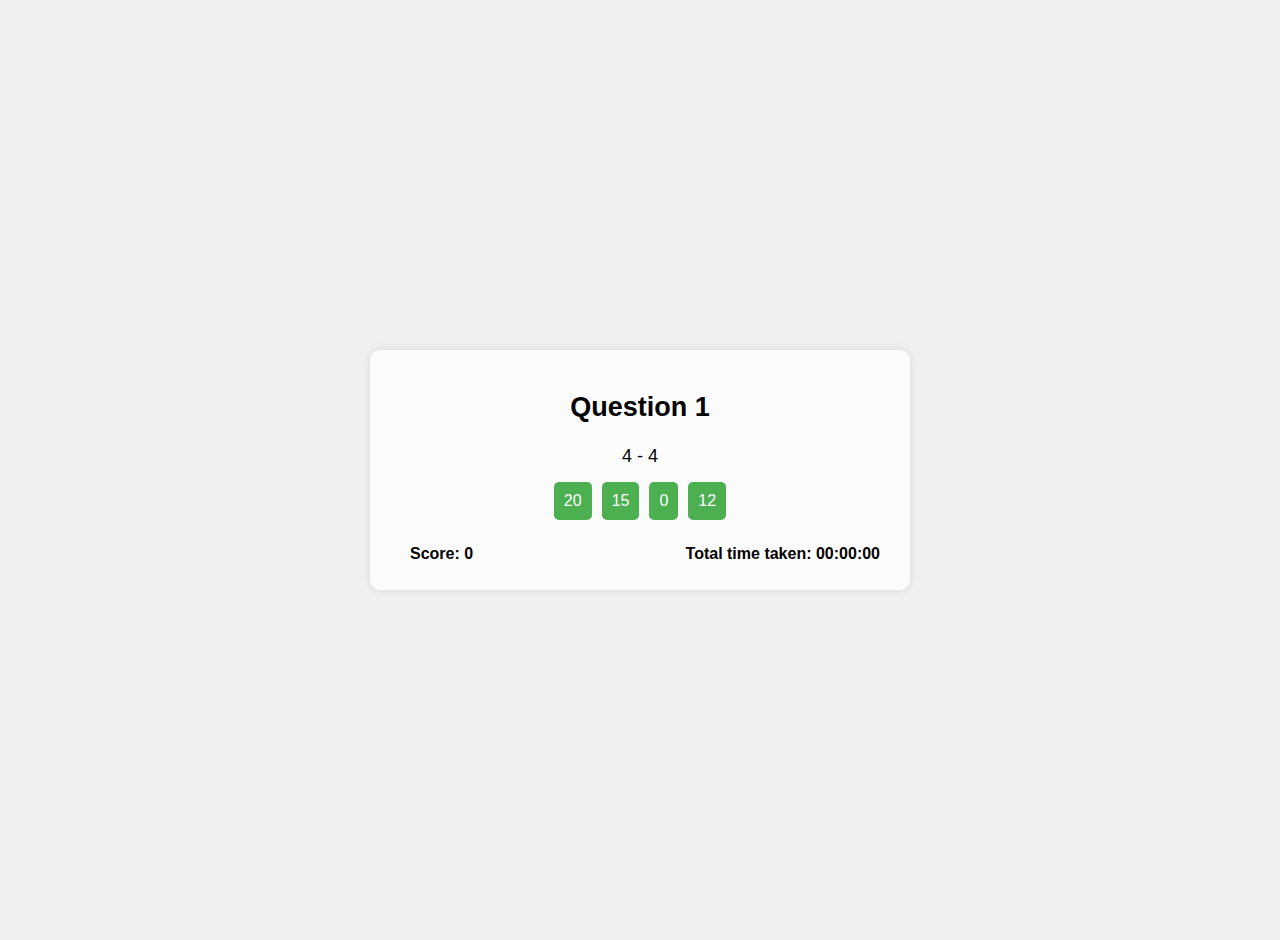
==== Game1.html @ 40e7415e "renamed file" ====
<!DOCTYPE html>
<html lang="en">

<head>
    <meta charset="UTF-8">
    <meta name="viewport" content="width=device-width, initial-scale=1.0">
    <title>Math Teaser Games</title>
    <style>
        body {
            font-family: 'Arial', sans-serif;
            background-color: #f0f0f0;
            text-align: center;
            padding: 20px;
			
			display: flex;
			align-items: center;
			justify-content: center;
			height: 100vh;
			margin: 0;
        }

        .game-container {
			align-items: center;
			width: 500px;
			height: 200px;
			margin: 20px auto;
			background-color: rgba(255, 255, 255, 0.8); /* White color with 80% opacity */
			padding: 20px;
			box-shadow: 0 0 10px rgba(0, 0, 0, 0.1);
			border-radius: 10px;
			position: relative;
			
        }
		
		.game {
			
            position: relative; /* Add position relative for absolute positioning */
        }

	
        .question {
            font-size: 18px;
            margin-bottom: 10px;
        }

        .options {
            display: flex;
            flex-wrap: wrap;
            justify-content: center;
        }

        .option {
            background-color: #4CAF50;
            color: #fff;
            padding: 10px;
            margin: 5px;
            cursor: pointer;
            border-radius: 5px;
            transition: background-color 0.3s ease;
        }

        .option:hover {
            background-color: #45a049;
        }

        .score,
        #time-container {
            font-weight: bold;
            margin-top: 20px;
            position: absolute;
        }
		#score{
			left:20px;
		}

        #time-container {
            right: 10px;
        }
		
    </style>
</head>

<body>

    <div class="game-container">
        <div class="game">
            
			<div id="question-container" class="question"></div>
            <div class="options" id="options-container"></div>
            <div class="score" id="score">Score: 0</div>
			<div id="time-container"></div>
			
        </div>
    </div>

    <script>
        let points = 0;
        let currentQuestionIndex = 0;
        let questions = generateRandomQuestions(100);
		let startTime;
		let totalElapsedTime = 0; // Variable to store the total time spent across questions
		let timeContainer;
		
		
        function generateRandomQuestions(count) {
            const generatedQuestions = [];
            for (let i = 0; i < count; i++) {
                const num1 = Math.floor(Math.random() * 10) + 1; // Random number between 1 and 10
                const num2 = Math.floor(Math.random() * 10) + 1;
                const operator = Math.random() < 0.5 ? '+' : '-';
                const question = `${num1} ${operator} ${num2}`;
                const correctAnswer = eval(question);
                const options = generateAnswerOptions(correctAnswer);
                generatedQuestions.push({ question, options, correctAnswer: correctAnswer.toString() });
            }
            return generatedQuestions;
        }

        function generateAnswerOptions(correctAnswer) {
            const options = [correctAnswer];
            while (options.length < 4) {
                const randomOption = Math.floor(Math.random() * 20) + 1;
                if (!options.includes(randomOption)) {
                    options.push(randomOption);
                }
            }
            return options.sort(() => Math.random() - 0.5);
        }

        function startGame() {			
			timeContainer = document.getElementById('time-container');
            displayQuestion();
            updateScore();
			
			startTime = new Date();
			updateTime();
        }

        function displayQuestion() {
    const questionObj = questions[currentQuestionIndex];
    const questionContainer = document.getElementById('question-container');
    const optionsContainer = document.getElementById('options-container');

    // Display question number and text
    questionContainer.innerHTML = `<h2>Question ${currentQuestionIndex + 1}</h2>${questionObj.question}`;

    // Clear previous options
    optionsContainer.innerHTML = '';

    // Display answer options
    questionObj.options.forEach(option => {
        const optionElement = document.createElement('div');
        optionElement.classList.add('option');
        optionElement.textContent = option;
        optionElement.onclick = () => checkAnswer(option, questionObj.correctAnswer);
        optionsContainer.appendChild(optionElement);
    });
}

        function checkAnswer(userAnswer, correctAnswer) {
    const isCorrect = userAnswer.toString() === correctAnswer.toString();

    if (isCorrect) {
        const endTime = new Date(); // Record the end time
        const elapsedTime = (endTime - startTime) / 1000; // Calculate time in seconds
        totalElapsedTime += elapsedTime; // Add the time spent on the current question
        points += 10;
        // Provide feedback for correct answer and total time taken
        alert(`Correct! Total time taken: ${formatTime(totalElapsedTime)}`);

        // Move to the next question or end the game
        currentQuestionIndex++;
        if (currentQuestionIndex < questions.length) {
            displayQuestion();
            startTime = new Date();
            updateTime();
        } else {
            endGame();
        }
    } else {
        // Provide feedback for wrong answer
        alert("Wrong! Try again.");
    }

    // Update points
    updateScore();
}

		
		
        function updateScore() {
            const scoreElement = document.getElementById('score');
            scoreElement.textContent = `Score: ${points}`;
        }
		
		function updateTime() {
    const currentTime = new Date();
    const timeTakenSoFar = (currentTime - startTime) / 1000 + totalElapsedTime; // Include total elapsed time
    timeContainer.textContent = `Total time taken: ${formatTime(timeTakenSoFar)}`;
    // Update the time every second
    setTimeout(updateTime, 1000);
}


        function pauseGame() {
			const endTime = new Date(); // Record the end time when the game is paused
            const timeTaken = (endTime - startTime) / 1000; // Calculate time in seconds
            alert("Game paused. Click 'OK' to resume.");
        }

        function endGame() {
            // Optionally, you can display a message or redirect the user to another page.
            alert(`Game Over! Your total points: ${points}`);
        }
		
		function formatTime(seconds) {
            const hours = Math.floor(seconds / 3600);
            const minutes = Math.floor((seconds % 3600) / 60);
            const remainingSeconds = Math.floor(seconds % 60);
            return `${pad(hours)}:${pad(minutes)}:${pad(remainingSeconds)}`;
        }

        function pad(number) {
            return number < 10 ? '0' + number : number;
        }

        // Start the game
        startGame();
    </script>

</body>

</html>
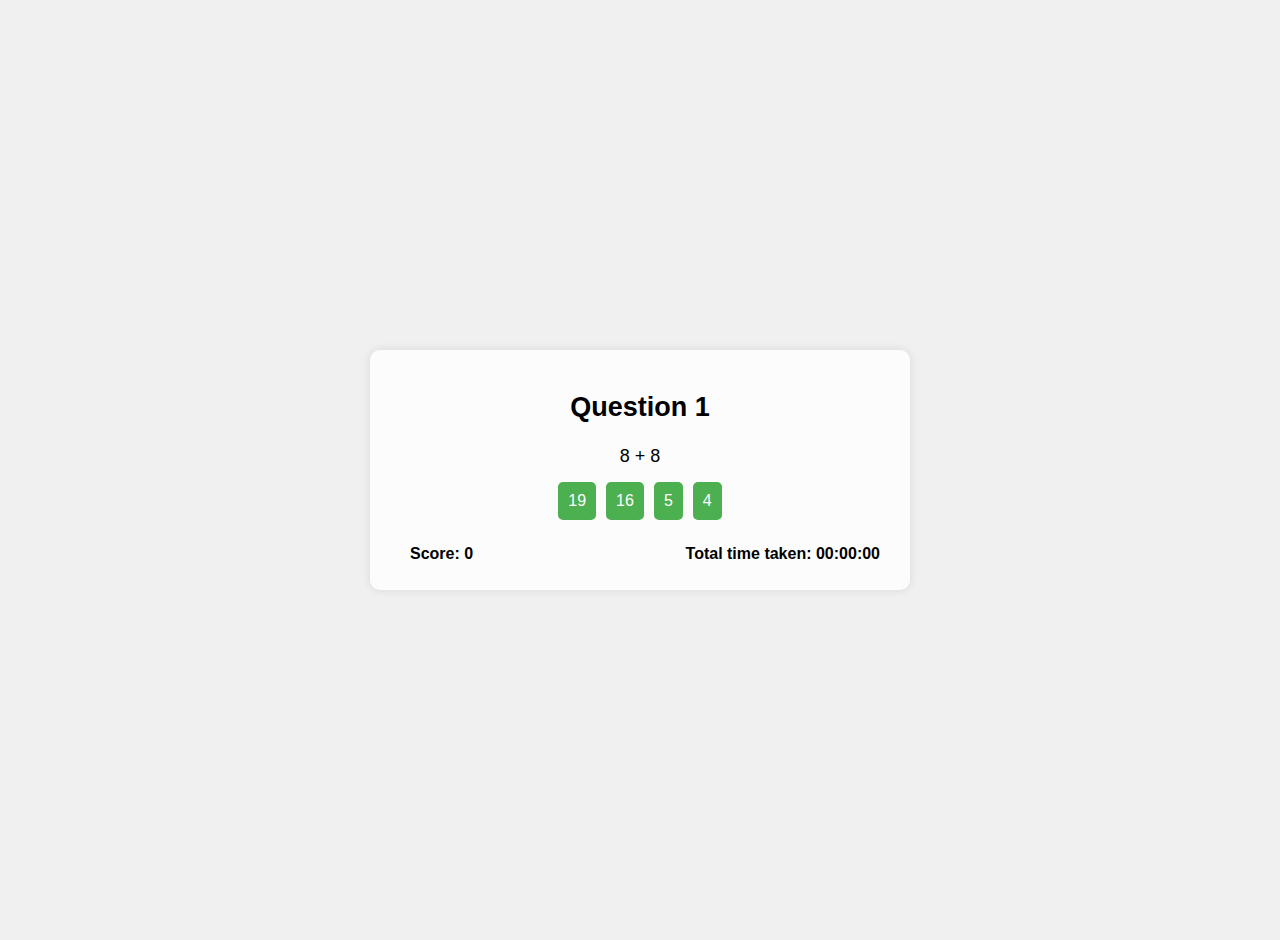
==== commit bee7340f: "Update Game1.html" ====
--- a/Game1.html
+++ b/Game1.html
@@ -4,7 +4,7 @@
 <head>
     <meta charset="UTF-8">
     <meta name="viewport" content="width=device-width, initial-scale=1.0">
-    <title>Math Teaser Games</title>
+    <title>Math Games</title>
     <style>
         body {
             font-family: 'Arial', sans-serif;
